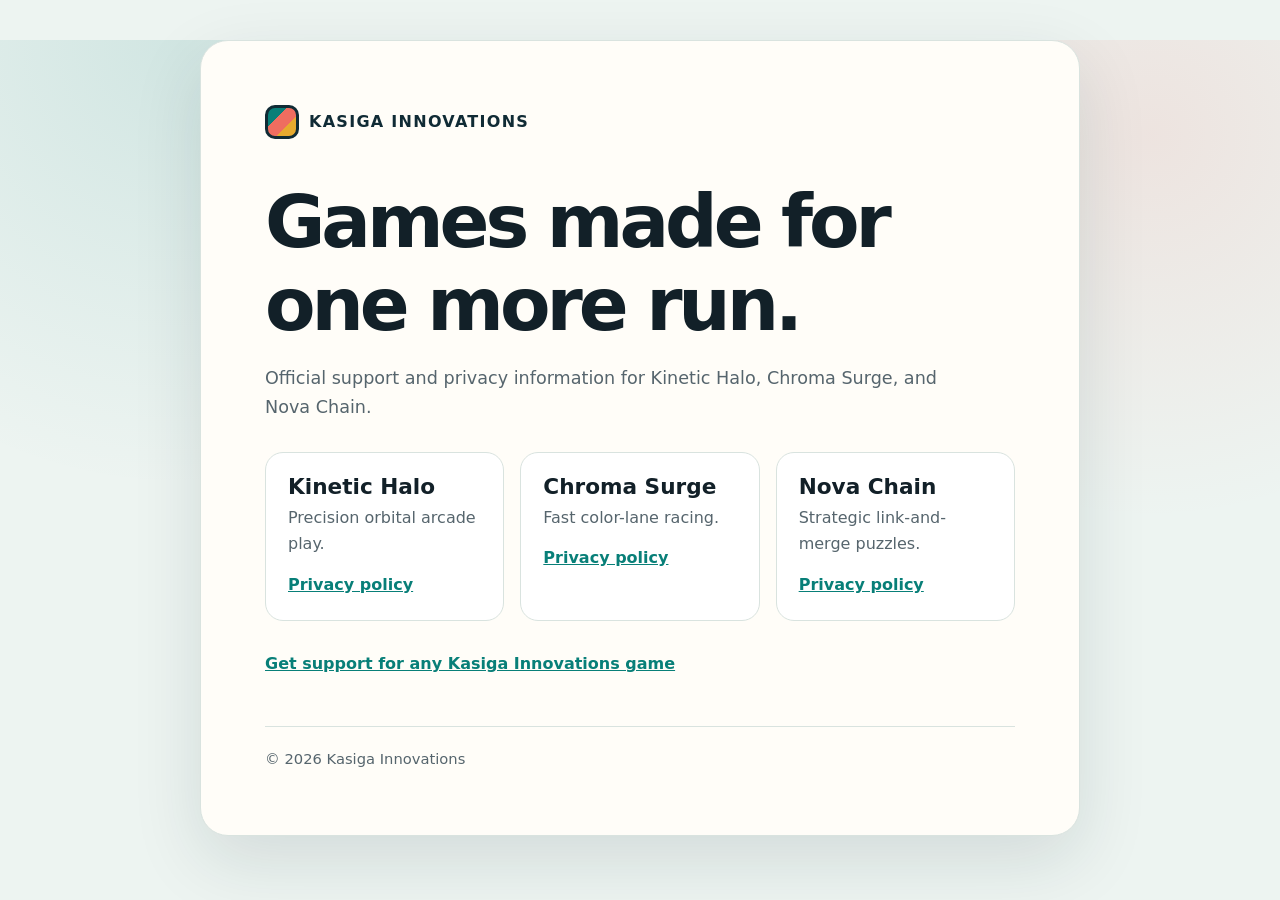
==== index.html @ a11d57ae "Add files via upload Publish App Store support and privacy pages" ====
<!doctype html>
<html lang="en">
<head>
  <meta charset="utf-8">
  <meta name="viewport" content="width=device-width, initial-scale=1">
  <meta name="description" content="Official support and privacy information for Kasiga Innovations games.">
  <title>Kasiga Innovations Games</title>
  <link rel="stylesheet" href="styles.css">
</head>
<body>
  <main>
    <div class="brand"><span class="mark" aria-hidden="true"></span>Kasiga Innovations</div>
    <h1>Games made for one more run.</h1>
    <p class="lede">Official support and privacy information for Kinetic Halo, Chroma Surge, and Nova Chain.</p>
    <div class="grid">
      <section class="card"><h2>Kinetic Halo</h2><p>Precision orbital arcade play.</p><a href="privacy/kinetic-halo.html">Privacy policy</a></section>
      <section class="card"><h2>Chroma Surge</h2><p>Fast color-lane racing.</p><a href="privacy/chroma-surge.html">Privacy policy</a></section>
      <section class="card"><h2>Nova Chain</h2><p>Strategic link-and-merge puzzles.</p><a href="privacy/nova-chain.html">Privacy policy</a></section>
    </div>
    <p><a href="support.html">Get support for any Kasiga Innovations game</a></p>
    <footer>© 2026 Kasiga Innovations</footer>
  </main>
</body>
</html>
---- styles.css ----
:root {
  color-scheme: light;
  --ink: #122028;
  --muted: #56656d;
  --paper: #fffdf8;
  --line: #d9e3df;
  --teal: #087f78;
  --coral: #ef6d60;
  --gold: #e7aa2f;
  --night: #102b35;
}

* { box-sizing: border-box; }

html { background: #edf4f1; }

body {
  margin: 0;
  color: var(--ink);
  background:
    radial-gradient(circle at 14% 0%, rgba(8, 127, 120, .12), transparent 28rem),
    radial-gradient(circle at 90% 12%, rgba(239, 109, 96, .12), transparent 24rem),
    #edf4f1;
  font: 16px/1.65 system-ui, -apple-system, BlinkMacSystemFont, "Segoe UI", sans-serif;
}

main {
  width: min(880px, calc(100% - 32px));
  margin: 40px auto;
  padding: clamp(28px, 6vw, 64px);
  background: var(--paper);
  border: 1px solid var(--line);
  border-radius: 28px;
  box-shadow: 0 24px 70px rgba(16, 43, 53, .12);
}

.brand {
  display: inline-flex;
  align-items: center;
  gap: 10px;
  color: var(--night);
  font-weight: 850;
  letter-spacing: .08em;
  text-transform: uppercase;
}

.mark {
  width: 34px;
  height: 34px;
  border: 3px solid var(--night);
  border-radius: 10px;
  background: linear-gradient(135deg, var(--teal) 0 33%, var(--coral) 33% 66%, var(--gold) 66%);
}

h1, h2 { line-height: 1.12; }
h1 { margin: 34px 0 12px; font-size: clamp(2.25rem, 7vw, 4.6rem); letter-spacing: -.055em; }
h2 { margin-top: 36px; font-size: 1.35rem; }
p, li { color: var(--muted); }
a { color: var(--teal); font-weight: 700; }

.lede { max-width: 64ch; font-size: 1.1rem; }
.grid { display: grid; grid-template-columns: repeat(auto-fit, minmax(210px, 1fr)); gap: 16px; margin: 30px 0; }
.card { padding: 22px; border: 1px solid var(--line); border-radius: 18px; background: #fff; }
.card h2 { margin: 0 0 6px; }
.card p { margin: 0 0 14px; }
.meta { padding: 14px 18px; border-left: 4px solid var(--gold); background: #fff7e5; border-radius: 0 12px 12px 0; }
footer { margin-top: 48px; padding-top: 20px; border-top: 1px solid var(--line); color: var(--muted); font-size: .92rem; }

@media (max-width: 560px) {
  main { width: min(100% - 18px, 880px); margin: 9px auto; border-radius: 20px; }
}
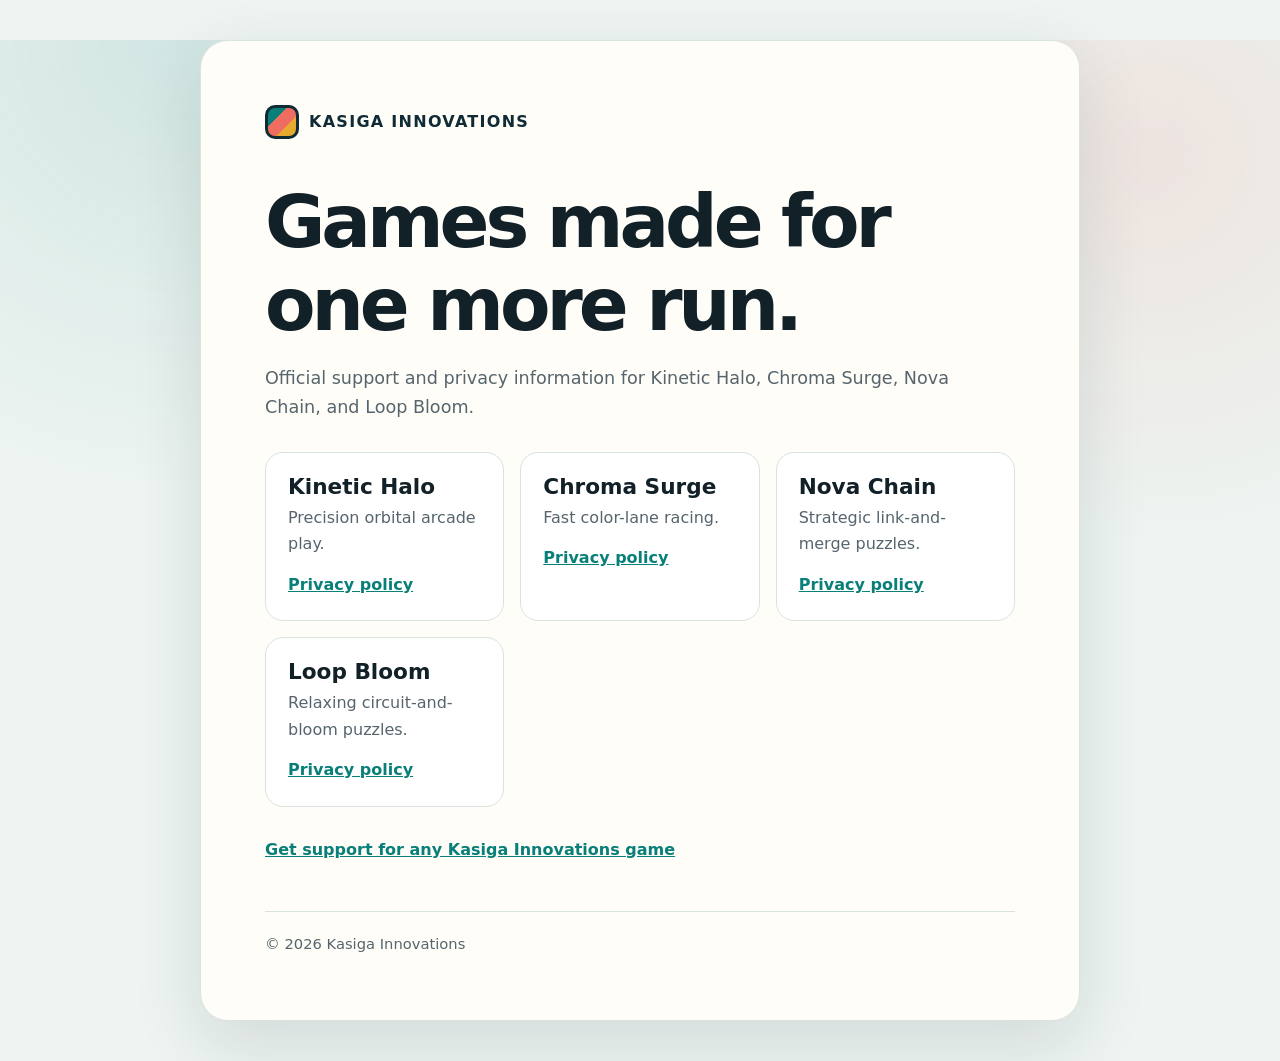
==== commit 85ec85e3: "Add files via upload Added Loop Bloom" ====
--- a/index.html
+++ b/index.html
@@ -3,7 +3,7 @@
 <head>
   <meta charset="utf-8">
   <meta name="viewport" content="width=device-width, initial-scale=1">
-  <meta name="description" content="Official support and privacy information for Kasiga Innovations games.">
+  <meta name="description" content="Official support and privacy information for Kasiga Innovations games, including Loop Bloom.">
   <title>Kasiga Innovations Games</title>
   <link rel="stylesheet" href="styles.css">
 </head>
@@ -11,11 +11,12 @@
   <main>
     <div class="brand"><span class="mark" aria-hidden="true"></span>Kasiga Innovations</div>
     <h1>Games made for one more run.</h1>
-    <p class="lede">Official support and privacy information for Kinetic Halo, Chroma Surge, and Nova Chain.</p>
+    <p class="lede">Official support and privacy information for Kinetic Halo, Chroma Surge, Nova Chain, and Loop Bloom.</p>
     <div class="grid">
       <section class="card"><h2>Kinetic Halo</h2><p>Precision orbital arcade play.</p><a href="privacy/kinetic-halo.html">Privacy policy</a></section>
       <section class="card"><h2>Chroma Surge</h2><p>Fast color-lane racing.</p><a href="privacy/chroma-surge.html">Privacy policy</a></section>
       <section class="card"><h2>Nova Chain</h2><p>Strategic link-and-merge puzzles.</p><a href="privacy/nova-chain.html">Privacy policy</a></section>
+      <section class="card"><h2>Loop Bloom</h2><p>Relaxing circuit-and-bloom puzzles.</p><a href="privacy/loop-bloom.html">Privacy policy</a></section>
     </div>
     <p><a href="support.html">Get support for any Kasiga Innovations game</a></p>
     <footer>© 2026 Kasiga Innovations</footer>
